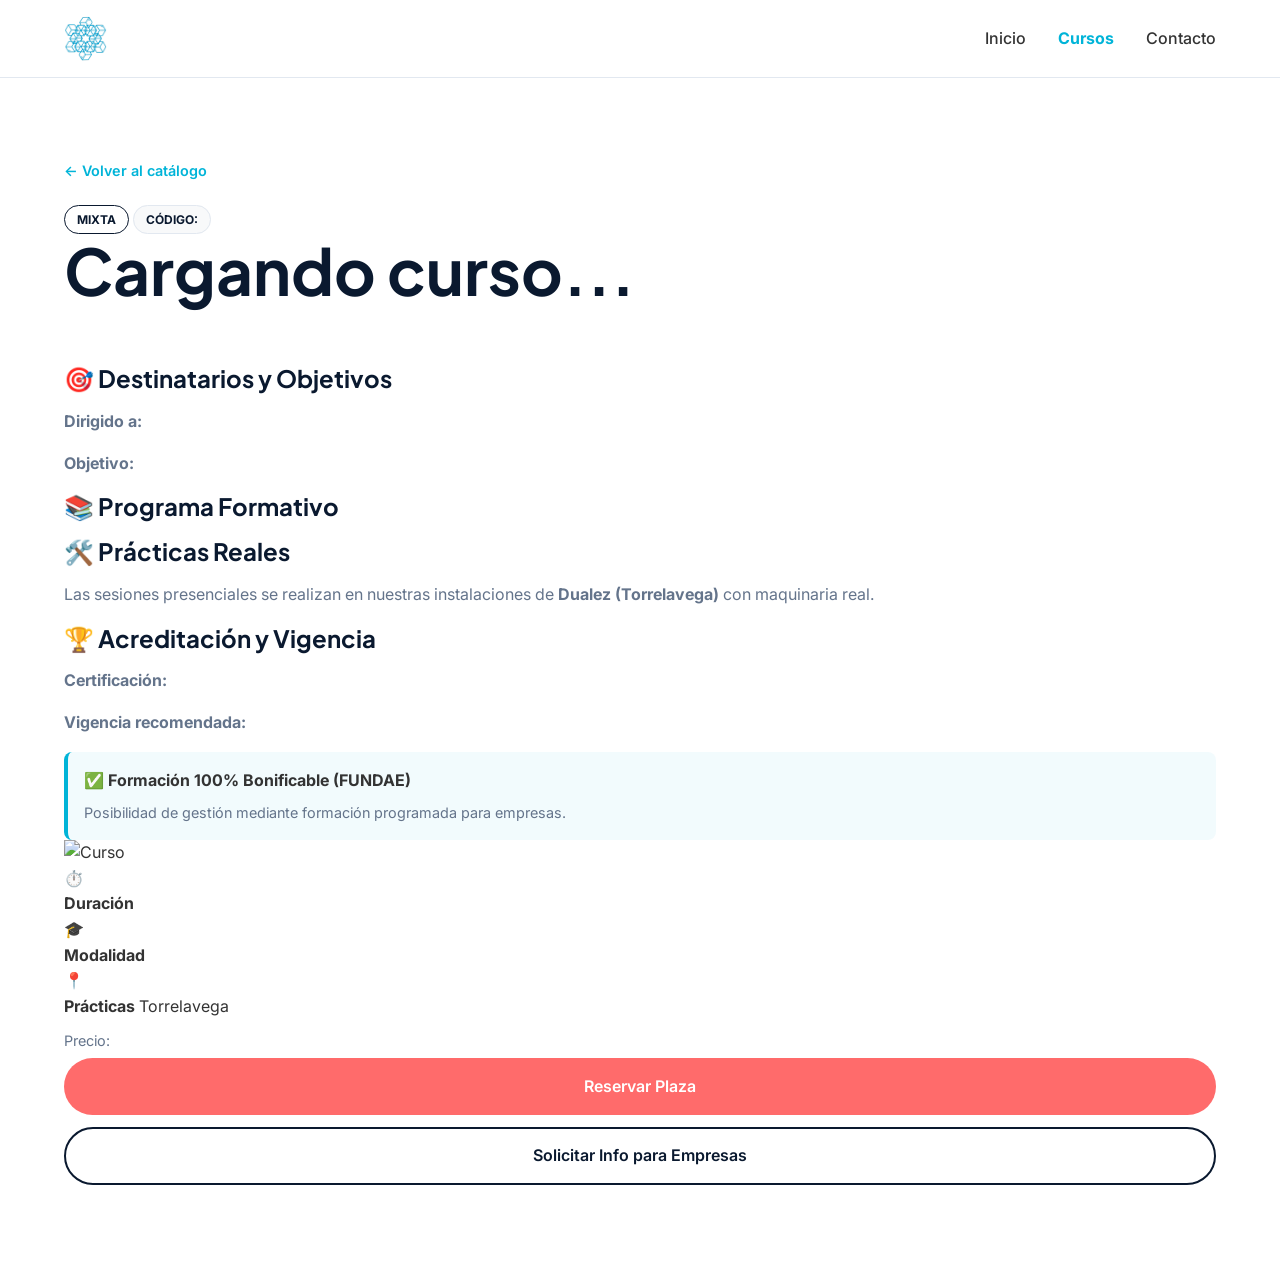
==== curso-detalle.html @ 057835ab "Create curso-detalle.html" ====
<!DOCTYPE html>
<html lang="es">
<head>
  <meta charset="UTF-8">
  <meta name="viewport" content="width=device-width, initial-scale=1.0">
  <title>Detalle del Curso | Algode Formación</title>
  <link rel="preconnect" href="https://fonts.googleapis.com">
  <link href="https://fonts.googleapis.com/css2?family=Inter:wght@400;500;600&family=Plus+Jakarta+Sans:wght@700;800&display=swap" rel="stylesheet">
  <link rel="stylesheet" href="css/style.css?v=2">
</head>
<body>

  <!-- HEADER -->
  <header class="header">
    <div class="container nav-wrapper">
      <a href="index.html" class="logo">
        <img src="assets/images/logo.png" alt="Algode Formación" style="height: 45px; width: auto;">
      </a>
      <nav class="nav-links">
        <a href="index.html">Inicio</a>
        <a href="cursos.html" style="color: var(--teal); font-weight: 700;">Cursos</a>
        <a href="#contacto">Contacto</a>
      </nav>
    </div>
  </header>

  <!-- COURSE HERO -->
  <section class="section" style="padding-bottom: 40px;">
    <div class="container">
      <a href="cursos.html" style="color: var(--teal); font-weight: 600; font-size: 0.9rem; display: inline-flex; align-items: center; gap: 8px; margin-bottom: 24px;">← Volver al catálogo</a>
      
      <div class="detail-header">
        <div class="detail-badges">
          <span class="card-badge badge-presencial" style="position: static;">Mixta</span>
          <span class="card-badge" style="position: static; background: var(--bg-light); color: var(--navy); border: 1px solid var(--border);">Código: <span id="courseCode"></span></span>
        </div>
        <h1 id="courseTitle" style="margin-bottom: 16px;">Cargando curso...</h1>
        <p id="courseDesc" style="font-size: 1.1rem; max-width: 800px;"></p>
      </div>
    </div>
  </section>

  <!-- MAIN CONTENT LAYOUT -->
  <section class="section" style="padding-top: 0;">
    <div class="container detail-layout">
      
      <!-- LEFT COLUMN: CONTENT -->
      <main class="detail-main">
        
        <div class="detail-section">
          <h3>🎯 Destinatarios y Objetivos</h3>
          <p><strong>Dirigido a:</strong> <span id="courseTarget"></span></p>
          <p><strong>Objetivo:</strong> <span id="courseObjectives"></span></p>
        </div>

        <div class="detail-section">
          <h3>📚 Programa Formativo</h3>
          <ul class="syllabus-list" id="courseSyllabus"></ul>
        </div>

        <div class="detail-section">
          <h3>🛠️ Prácticas Reales</h3>
          <p style="margin-bottom: 16px;">Las sesiones presenciales se realizan en nuestras instalaciones de <strong>Dualez (Torrelavega)</strong> con maquinaria real.</p>
          <ul class="syllabus-list" id="coursePractices"></ul>
        </div>

        <div class="detail-section">
          <h3>🏆 Acreditación y Vigencia</h3>
          <div class="cert-box">
            <p><strong>Certificación:</strong> <span id="courseCert"></span></p>
            <p><strong>Vigencia recomendada:</strong> <span id="courseValidity"></span></p>
            <div style="margin-top: 16px; padding: 16px; background: rgba(0, 180, 216, 0.05); border-radius: 8px; border-left: 4px solid var(--teal);">
              <strong>✅ Formación 100% Bonificable (FUNDAE)</strong>
              <p style="margin: 8px 0 0; font-size: 0.9rem;">Posibilidad de gestión mediante formación programada para empresas.</p>
            </div>
          </div>
        </div>

      </main>

      <!-- RIGHT COLUMN: STICKY SIDEBAR -->
      <aside class="detail-sidebar">
        <div class="sidebar-card">
          <div class="sidebar-img">
            <img id="courseImage" src="" alt="Curso" style="width:100%; height:100%; object-fit:cover;">
          </div>
          <div class="sidebar-body">
            <div class="sidebar-info">
              <div class="info-item">
                <span class="info-icon">⏱️</span>
                <div>
                  <strong>Duración</strong>
                  <span id="courseDuration"></span>
                </div>
              </div>
              <div class="info-item">
                <span class="info-icon">🎓</span>
                <div>
                  <strong>Modalidad</strong>
                  <span id="courseModality"></span>
                </div>
              </div>
              <div class="info-item">
                <span class="info-icon">📍</span>
                <div>
                  <strong>Prácticas</strong>
                  <span>Torrelavega</span>
                </div>
              </div>
            </div>
            
            <div class="sidebar-price">
              <span style="font-size: 0.9rem; color: var(--text-light);">Precio:</span>
              <span id="coursePrice" style="font-size: 1.5rem; font-weight: 800; color: var(--navy);"></span>
            </div>

            <a href="inscripcion.html" class="btn btn-primary" style="width: 100%; margin-bottom: 12px;">Reservar Plaza</a>
            <a href="#contacto" class="btn btn-secondary" style="width: 100%;">Solicitar Info para Empresas</a>
          </div>
        </div>
      </aside>

    </div>
  </section>

  <!-- STICKY MOBILE CTA -->
  <div class="sticky-cta">
    <a href="inscripcion.html" class="btn btn-primary">Reservar Plaza Ahora</a>
  </div>

  <!-- SCRIPTS -->
  <script src="js/course-data.js"></script>
  <script src="js/course-detail.js"></script>
</body>
</html>
---- css/style.css ----
:root {
  --navy: #0A192F;
  --navy-light: #112240;
  --teal: #00B4D8;
  --coral: #FF6B6B;
  --bg-light: #F8F9FA;
  --white: #FFFFFF;
  --text-main: #333333;
  --text-light: #64748B;
  --border: #E2E8F0;
  --font-heading: 'Plus Jakarta Sans', sans-serif;
  --font-body: 'Inter', sans-serif;
  --section-padding: 80px 0;
  --radius: 12px;
  --shadow-sm: 0 4px 6px -1px rgba(10, 25, 47, 0.05);
  --shadow-md: 0 10px 25px -5px rgba(10, 25, 47, 0.1);
  --shadow-lg: 0 20px 40px -10px rgba(10, 25, 47, 0.15);
  --transition: all 0.3s cubic-bezier(0.4, 0, 0.2, 1);
}

* { margin: 0; padding: 0; box-sizing: border-box; }
html { scroll-behavior: smooth; }

body {
  font-family: var(--font-body);
  color: var(--text-main);
  background: var(--white);
  line-height: 1.6;
  overflow-x: hidden;
}

h1, h2, h3, h4 { 
  font-family: var(--font-heading); 
  font-weight: 700; 
  color: var(--navy); 
  line-height: 1.2; 
}
h1 { font-size: clamp(2.5rem, 5vw, 4rem); margin-bottom: 1.5rem; }
h2 { font-size: clamp(2rem, 4vw, 3rem); margin-bottom: 1rem; }
h3 { font-size: 1.5rem; margin-bottom: 1rem; }
p { color: var(--text-light); margin-bottom: 1rem; }
a { text-decoration: none; color: inherit; }
img { max-width: 100%; display: block; }

.container { max-width: 1200px; margin: 0 auto; padding: 0 24px; }
.section { padding: var(--section-padding); }
.bg-light { background: var(--bg-light); }

.btn {
  display: inline-flex; align-items: center; justify-content: center;
  padding: 14px 32px; border-radius: 50px; font-weight: 600; font-size: 1rem;
  cursor: pointer; transition: var(--transition); border: 2px solid transparent;
}
.btn-primary { background: var(--coral); color: var(--white); }
.btn-primary:hover { background: #ff5252; transform: translateY(-2px); box-shadow: var(--shadow-md); }
.btn-secondary { background: transparent; color: var(--navy); border-color: var(--navy); }
.btn-secondary:hover { background: var(--navy); color: var(--white); }

.course-grid { display: grid; grid-template-columns: repeat(auto-fill, minmax(320px, 1fr)); gap: 32px; }
.course-card {
  background: var(--white); border-radius: var(--radius); overflow: hidden;
  box-shadow: var(--shadow-sm); transition: var(--transition); border: 1px solid var(--border);
  display: flex; flex-direction: column;
}
.course-card:hover { transform: translateY(-8px); box-shadow: var(--shadow-lg); }
.card-img { height: 200px; background: var(--navy-light); position: relative; }
.card-badge {
  position: absolute; top: 16px; right: 16px; padding: 6px 12px; border-radius: 50px;
  font-size: 0.75rem; font-weight: 700; text-transform: uppercase;
}
.badge-online { background: var(--teal); color: var(--white); }
.badge-presencial { background: var(--white); color: var(--navy); border: 1px solid var(--navy); }
.card-body { padding: 24px; flex: 1; display: flex; flex-direction: column; }
.card-title { font-size: 1.25rem; margin-bottom: 12px; }
.card-meta { display: flex; gap: 16px; color: var(--text-light); font-size: 0.875rem; margin-bottom: 16px; }
.card-footer { margin-top: auto; display: flex; justify-content: space-between; align-items: center; border-top: 1px solid var(--border); padding-top: 16px; }
.price { font-size: 1.5rem; font-weight: 700; color: var(--navy); }

.header {
  position: sticky; top: 0; z-index: 1000; background: rgba(255, 255, 255, 0.95);
  backdrop-filter: blur(10px); border-bottom: 1px solid var(--border); padding: 16px 0;
}
.nav-wrapper { display: flex; justify-content: space-between; align-items: center; }
.logo { font-family: var(--font-heading); font-size: 1.5rem; font-weight: 800; color: var(--navy); display: flex; align-items: center; }
.nav-links { display: flex; gap: 32px; align-items: center; }
.nav-links a { font-weight: 500; transition: var(--transition); }
.nav-links a:hover { color: var(--teal); }

.hero { padding: 100px 0; text-align: center; }
.hero-subtitle { font-size: 1.25rem; color: var(--text-light); max-width: 600px; margin: 0 auto 32px; }

.sticky-cta {
  display: none; position: fixed; bottom: 0; left: 0; right: 0; padding: 16px;
  background: var(--white); box-shadow: 0 -4px 10px rgba(0,0,0,0.1); z-index: 999;
}
.sticky-cta .btn { width: 100%; }

@media (max-width: 768px) {
  .nav-links { display: none; }
  .sticky-cta { display: block; }
  .course-grid { grid-template-columns: 1fr; }
}
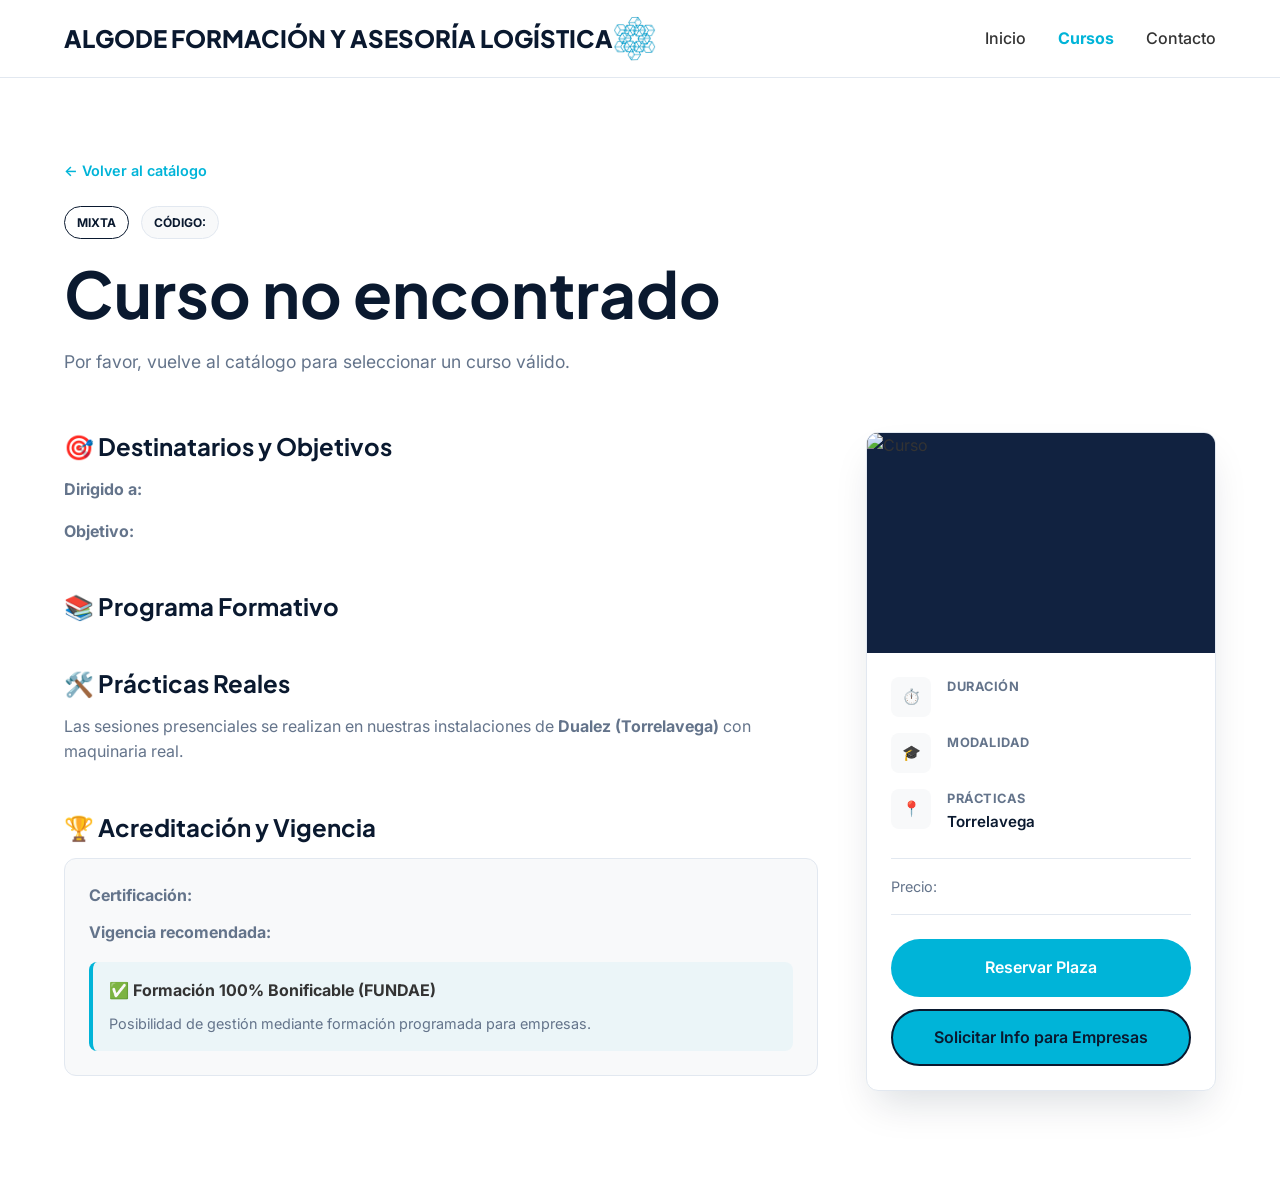
==== commit 08678046: "Update curso-detalle.html" ====
--- a/curso-detalle.html
+++ b/curso-detalle.html
@@ -14,6 +14,10 @@
   <header class="header">
     <div class="container nav-wrapper">
       <a href="index.html" class="logo">
+        <div class="logo-text">
+          <span class="logo-main">ALGODE</span>
+          <span class="logo-sub">FORMACIÓN Y ASESORÍA LOGÍSTICA</span>
+        </div>
         <img src="assets/images/logo.png" alt="Algode Formación" style="height: 45px; width: auto;">
       </a>
       <nav class="nav-links">
--- a/css/style.css
+++ b/css/style.css
@@ -51,10 +51,10 @@
   padding: 14px 32px; border-radius: 50px; font-weight: 600; font-size: 1rem;
   cursor: pointer; transition: var(--transition); border: 2px solid transparent;
 }
-.btn-primary { background: var(--coral); color: var(--white); }
+.btn-primary { background: #00B4D8; color: var(--white); }
 .btn-primary:hover { background: #ff5252; transform: translateY(-2px); box-shadow: var(--shadow-md); }
-.btn-secondary { background: transparent; color: var(--navy); border-color: var(--navy); }
-.btn-secondary:hover { background: var(--navy); color: var(--white); }
+.btn-secondary { background: #00B4D8; color: var(--navy); border-color: var(--navy); }
+.btn-secondary:hover { background: var(#55B4D8); color: var(--white); }
 
 .course-grid { display: grid; grid-template-columns: repeat(auto-fill, minmax(320px, 1fr)); gap: 32px; }
 .course-card {
@@ -100,3 +100,208 @@
   .sticky-cta { display: block; }
   .course-grid { grid-template-columns: 1fr; }
 }
+
+/* =========================================
+   9. COURSE DETAIL PAGE LAYOUT
+   ========================================= */
+.detail-badges { display: flex; gap: 12px; margin-bottom: 16px; flex-wrap: wrap; }
+.detail-layout { display: grid; grid-template-columns: 1fr 350px; gap: 48px; align-items: start; }
+.detail-section { margin-bottom: 48px; }
+.detail-section h3 { font-size: 1.5rem; margin-bottom: 16px; display: flex; align-items: center; gap: 12px; }
+
+.syllabus-list { list-style: none; padding: 0; }
+.syllabus-list li { 
+  position: relative; padding-left: 28px; margin-bottom: 12px; color: var(--text-light); 
+}
+.syllabus-list li::before { 
+  content: "✓"; position: absolute; left: 0; top: 0; 
+  color: var(--teal); font-weight: 800; font-size: 1.1rem; 
+}
+
+.cert-box { background: var(--bg-light); padding: 24px; border-radius: var(--radius); border: 1px solid var(--border); }
+.cert-box p { margin-bottom: 12px; }
+.cert-box p:last-child { margin-bottom: 0; }
+
+/* Sidebar Card */
+.sidebar-card { 
+  background: var(--white); border-radius: var(--radius); overflow: hidden; 
+  box-shadow: var(--shadow-lg); border: 1px solid var(--border); 
+  position: sticky; top: 100px; 
+}
+.sidebar-img { height: 220px; background: var(--navy-light); }
+.sidebar-body { padding: 24px; }
+
+.sidebar-info { margin-bottom: 24px; }
+.info-item { display: flex; gap: 16px; margin-bottom: 16px; align-items: flex-start; }
+.info-icon { font-size: 1.2rem; background: var(--bg-light); width: 40px; height: 40px; display: flex; align-items: center; justify-content: center; border-radius: 8px; flex-shrink: 0; }
+.info-item div { display: flex; flex-direction: column; }
+.info-item strong { font-size: 0.8rem; color: var(--text-light); text-transform: uppercase; letter-spacing: 0.5px; }
+.info-item span { font-weight: 600; color: var(--navy); font-size: 0.95rem; }
+
+.sidebar-price { 
+  display: flex; justify-content: space-between; align-items: center; 
+  padding: 16px 0; border-top: 1px solid var(--border); border-bottom: 1px solid var(--border); 
+  margin-bottom: 24px; 
+}
+
+@media (max-width: 900px) {
+  .detail-layout { grid-template-columns: 1fr; }
+  .detail-sidebar { order: -1; margin-bottom: 32px; }
+  .sidebar-card { position: static; }
+}
+
+/* =========================================
+   CATALOG LAYOUT & FILTERS (ADD THIS)
+   ========================================= */
+.catalog-layout { 
+  display: grid; 
+  grid-template-columns: 280px 1fr; 
+  gap: 40px; 
+  align-items: start; 
+}
+
+.filter-sidebar { 
+  background: var(--white); 
+  padding: 24px; 
+  border-radius: var(--radius); 
+  box-shadow: var(--shadow-sm); 
+  border: 1px solid var(--border); 
+  position: sticky; 
+  top: 100px; 
+}
+
+.filter-group { 
+  margin-bottom: 24px; 
+  border-bottom: 1px solid var(--border); 
+  padding-bottom: 16px; 
+}
+.filter-group:last-of-type { border-bottom: none; margin-bottom: 0; padding-bottom: 0; }
+.filter-group h4 { font-size: 0.95rem; margin-bottom: 12px; color: var(--navy); text-transform: uppercase; letter-spacing: 0.5px; }
+
+.filter-group label { 
+  display: flex; 
+  align-items: center; 
+  gap: 10px; 
+  margin-bottom: 10px; 
+  cursor: pointer; 
+  color: var(--text-light); 
+  font-size: 0.95rem; 
+  transition: var(--transition);
+}
+.filter-group label:hover { color: var(--navy); }
+
+.filter-group input[type="checkbox"] { 
+  width: 18px; 
+  height: 18px; 
+  accent-color: var(--teal); 
+  cursor: pointer; 
+  border-radius: 4px;
+}
+
+.catalog-header { 
+  display: flex; 
+  justify-content: space-between; 
+  align-items: center; 
+  margin-bottom: 32px; 
+  border-bottom: 2px solid var(--border);
+  padding-bottom: 16px;
+}
+.catalog-header h2 { margin-bottom: 0; font-size: 1.75rem; }
+#resultCount { color: var(--text-light); font-weight: 600; font-size: 0.95rem; }
+
+/* --- THE CRITICAL FIX FOR YOUR ISSUE --- */
+.no-results { 
+  text-align: center; 
+  padding: 80px 20px; 
+  color: var(--text-light); 
+  display: none; /* This hides it by default */
+  grid-column: 1 / -1; 
+  background: var(--bg-light);
+  border-radius: var(--radius);
+  border: 2px dashed var(--border);
+  width: 100%;
+}
+.no-results.active { display: block; } /* This shows it ONLY when filters match nothing */
+.no-results h3 { color: var(--navy); margin-bottom: 8px; }
+
+/* Responsive Catalog */
+@media (max-width: 900px) {
+  .catalog-layout { 
+    grid-template-columns: 1fr; 
+    gap: 24px;
+  }
+  .filter-sidebar { 
+    position: static; 
+    margin-bottom: 20px;
+  }
+}
+
+/* =========================================
+   10. ABOUT ME (SOBRE MÍ) SECTION
+   ========================================= */
+.about-layout { 
+  display: grid; 
+  grid-template-columns: 1fr 1fr; 
+  gap: 80px; 
+  align-items: center; 
+}
+
+/* Decorative offset border behind the image */
+.about-image { 
+  position: relative; 
+  padding: 20px; 
+}
+.about-image::before { 
+  content: ''; 
+  position: absolute; 
+  top: 0; left: 0; right: 40px; bottom: 40px; 
+  border: 3px solid var(--teal); 
+  border-radius: var(--radius); 
+  z-index: 0; 
+}
+.about-image img { 
+  position: relative; 
+  z-index: 1; 
+}
+
+/* Stats Row Styling */
+.about-stats { 
+  display: flex; 
+  gap: 40px; 
+  border-top: 1px solid var(--border); 
+  padding-top: 32px; 
+}
+.stat-item { 
+  display: flex; 
+  flex-direction: column; 
+}
+.stat-number { 
+  font-family: var(--font-heading); 
+  font-size: 2rem; 
+  font-weight: 800; 
+  color: var(--navy); 
+  line-height: 1; 
+  margin-bottom: 8px; 
+}
+.stat-label { 
+  font-size: 0.85rem; 
+  color: var(--text-light); 
+  font-weight: 500; 
+  line-height: 1.3; 
+}
+
+/* Responsive: Stack on mobile */
+@media (max-width: 900px) {
+  .about-layout { 
+    grid-template-columns: 1fr; 
+    gap: 48px; 
+  }
+  .about-image { 
+    max-width: 500px; 
+    margin: 0 auto; 
+  }
+  .about-stats { 
+    justify-content: space-between; 
+    gap: 20px; 
+  }
+}
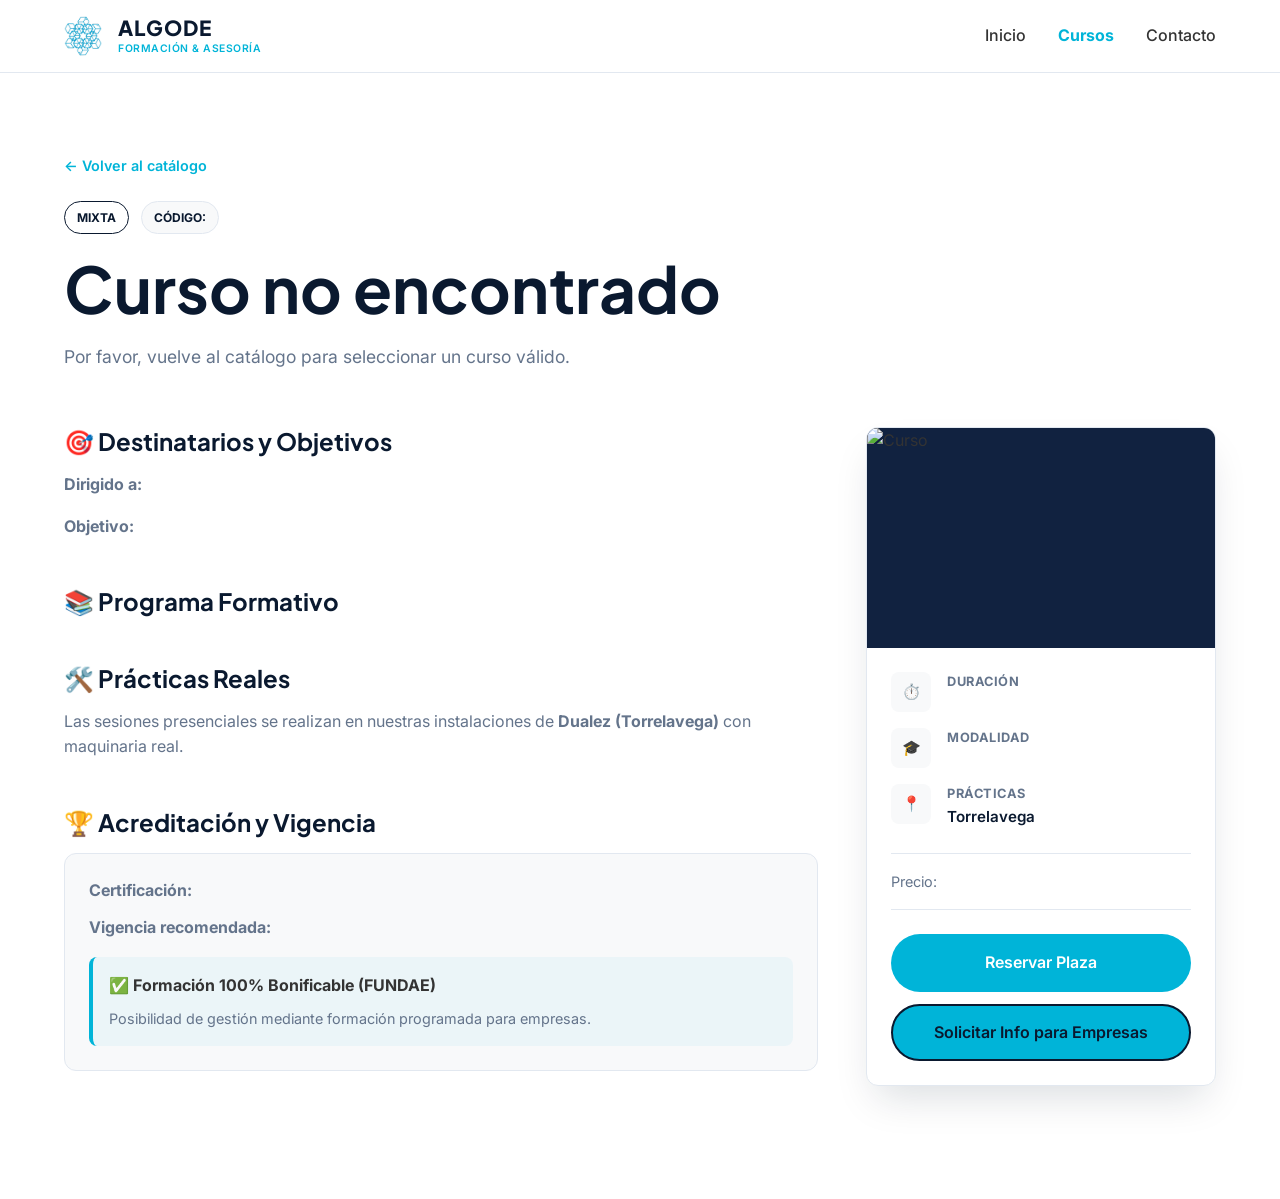
==== commit be4b78b7: "Update curso-detalle.html" ====
--- a/curso-detalle.html
+++ b/curso-detalle.html
@@ -14,11 +14,11 @@
   <header class="header">
     <div class="container nav-wrapper">
       <a href="index.html" class="logo">
+        <img src="assets/images/logo.png" alt="Algode Formación" style="height: 40px; width: auto;">
         <div class="logo-text">
           <span class="logo-main">ALGODE</span>
-          <span class="logo-sub">FORMACIÓN Y ASESORÍA LOGÍSTICA</span>
+          <span class="logo-sub">Formación & Asesoría</span>
         </div>
-        <img src="assets/images/logo.png" alt="Algode Formación" style="height: 45px; width: auto;">
       </a>
       <nav class="nav-links">
         <a href="index.html">Inicio</a>
--- a/css/style.css
+++ b/css/style.css
@@ -54,7 +54,7 @@
 .btn-primary { background: #00B4D8; color: var(--white); }
 .btn-primary:hover { background: #ff5252; transform: translateY(-2px); box-shadow: var(--shadow-md); }
 .btn-secondary { background: #00B4D8; color: var(--navy); border-color: var(--navy); }
-.btn-secondary:hover { background: var(#55B4D8); color: var(--white); }
+.btn-secondary:hover { background: #55B4D8; color: var(--white); }
 
 .course-grid { display: grid; grid-template-columns: repeat(auto-fill, minmax(320px, 1fr)); gap: 32px; }
 .course-card {
@@ -81,7 +81,43 @@
   backdrop-filter: blur(10px); border-bottom: 1px solid var(--border); padding: 16px 0;
 }
 .nav-wrapper { display: flex; justify-content: space-between; align-items: center; }
-.logo { font-family: var(--font-heading); font-size: 1.5rem; font-weight: 800; color: var(--navy); display: flex; align-items: center; }
+/* --- LOGO WITH TEXT --- */
+.logo { 
+  display: flex; 
+  align-items: center; 
+  gap: 16px; 
+  text-decoration: none; 
+}
+
+.logo-text { 
+  display: flex; 
+  flex-direction: column; 
+  justify-content: center; 
+  line-height: 1.1; 
+}
+
+.logo-main { 
+  font-family: var(--font-heading); 
+  font-size: 1.3rem; 
+  font-weight: 800; 
+  color: var(--navy); 
+  letter-spacing: 1px; 
+}
+
+.logo-sub { 
+  font-family: var(--font-body); 
+  font-size: 0.65rem; 
+  font-weight: 600; 
+  color: var(--teal); 
+  letter-spacing: 0.5px; 
+  text-transform: uppercase; 
+  margin-top: 3px; 
+}
+
+/* Hide the text on tablets and mobile to prevent navbar overflow */
+@media (max-width: 900px) {
+  .logo-text { display: none; }
+}
 .nav-links { display: flex; gap: 32px; align-items: center; }
 .nav-links a { font-weight: 500; transition: var(--transition); }
 .nav-links a:hover { color: var(--teal); }
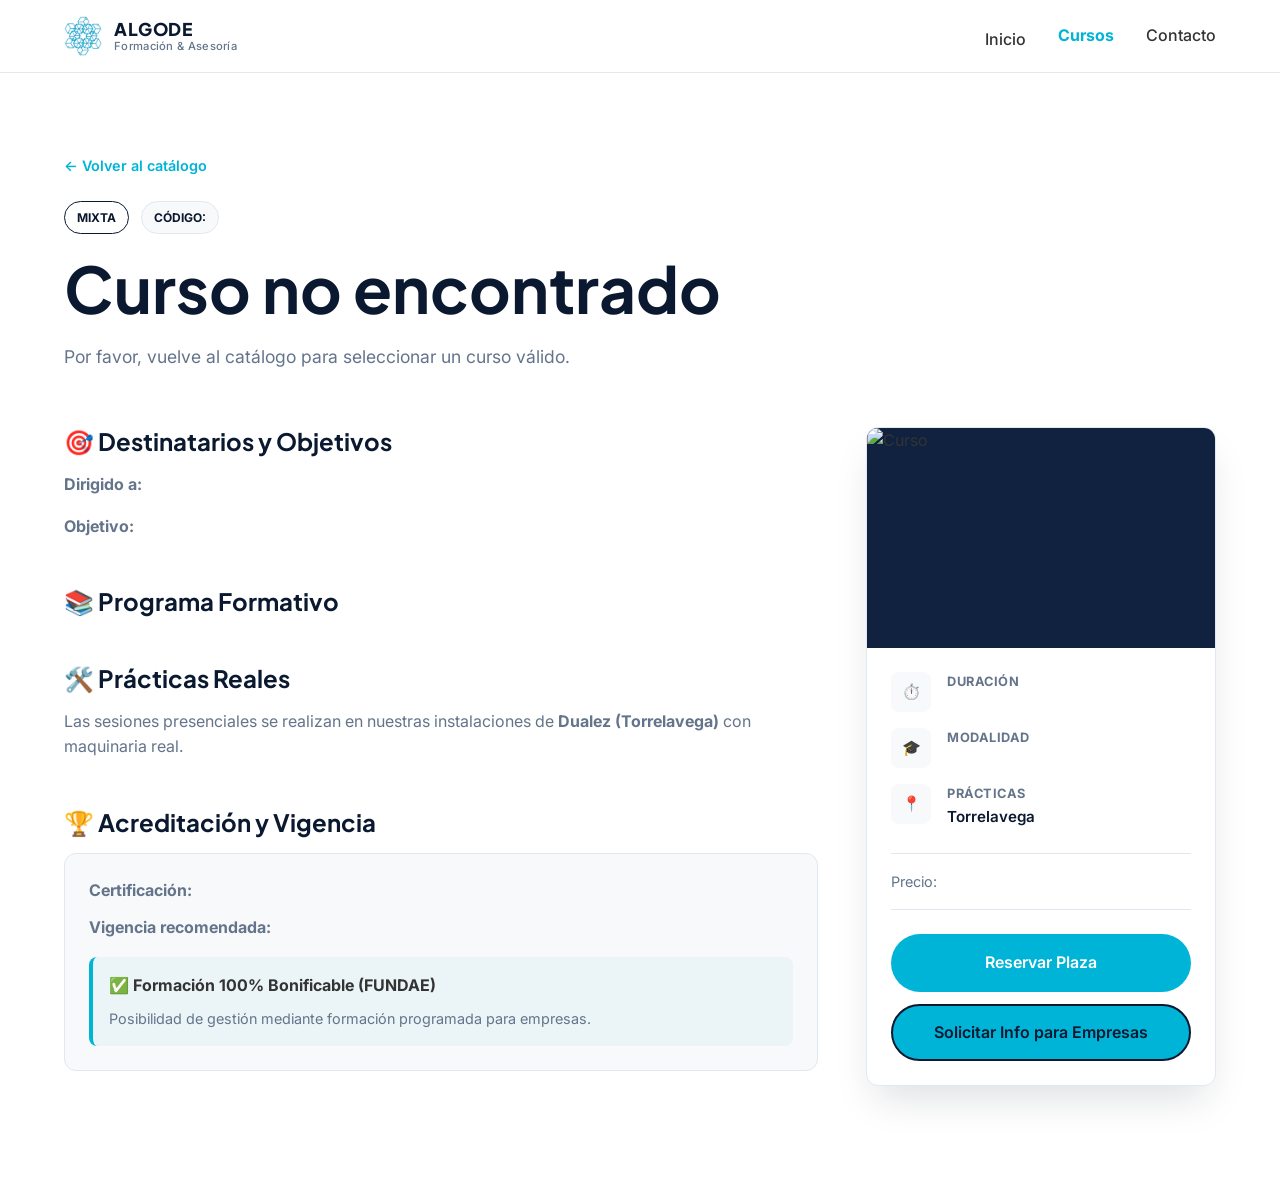
==== commit d5376815: "Update curso-detalle.html" ====
--- a/curso-detalle.html
+++ b/curso-detalle.html
@@ -21,7 +21,10 @@
         </div>
       </a>
       <nav class="nav-links">
-        <a href="index.html">Inicio</a>
+        <a href="#inicio">
+          <span style="font-size: 25px; color: #00B4D8;">
+            <i class="fa-regular fa-house"></i>
+          </span> Inicio</a>
         <a href="cursos.html" style="color: var(--teal); font-weight: 700;">Cursos</a>
         <a href="#contacto">Contacto</a>
       </nav>
--- a/css/style.css
+++ b/css/style.css
@@ -85,7 +85,7 @@
 .logo { 
   display: flex; 
   align-items: center; 
-  gap: 16px; 
+  gap: 12px; 
   text-decoration: none; 
 }
 
@@ -98,26 +98,29 @@
 
 .logo-main { 
   font-family: var(--font-heading); 
-  font-size: 1.3rem; 
+  font-size: 1.1rem; 
   font-weight: 800; 
   color: var(--navy); 
-  letter-spacing: 1px; 
+  letter-spacing: 0.5px; 
 }
 
 .logo-sub { 
   font-family: var(--font-body); 
-  font-size: 0.65rem; 
-  font-weight: 600; 
-  color: var(--teal); 
-  letter-spacing: 0.5px; 
-  text-transform: uppercase; 
-  margin-top: 3px; 
-}
-
-/* Hide the text on tablets and mobile to prevent navbar overflow */
-@media (max-width: 900px) {
+  font-size: 0.7rem; 
+  font-weight: 500; 
+  color: var(--text-light); 
+  letter-spacing: 0.3px; 
+}
+
+/* Hide the subtitle on smaller screens */
+@media (max-width: 1100px) {
+  .logo-sub { display: none; }
+}
+
+@media (max-width: 768px) {
   .logo-text { display: none; }
 }
+
 .nav-links { display: flex; gap: 32px; align-items: center; }
 .nav-links a { font-weight: 500; transition: var(--transition); }
 .nav-links a:hover { color: var(--teal); }
